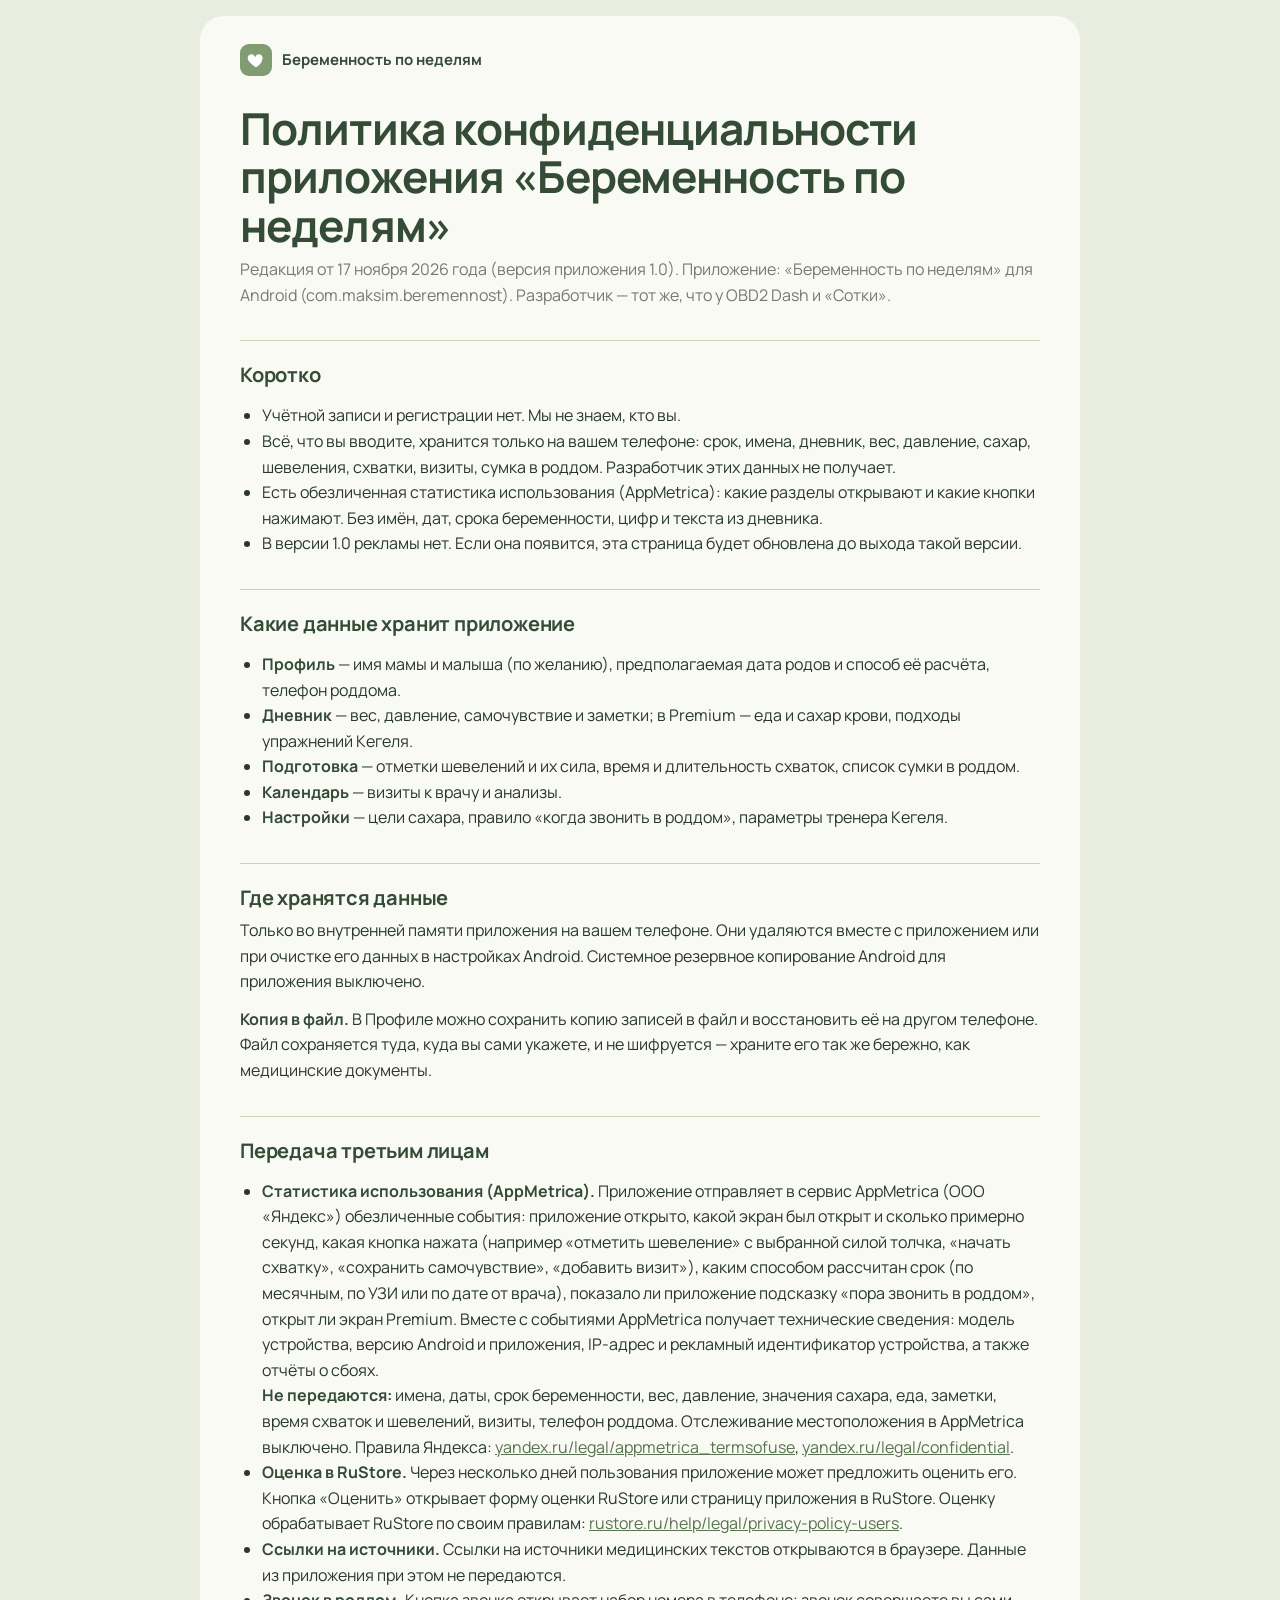
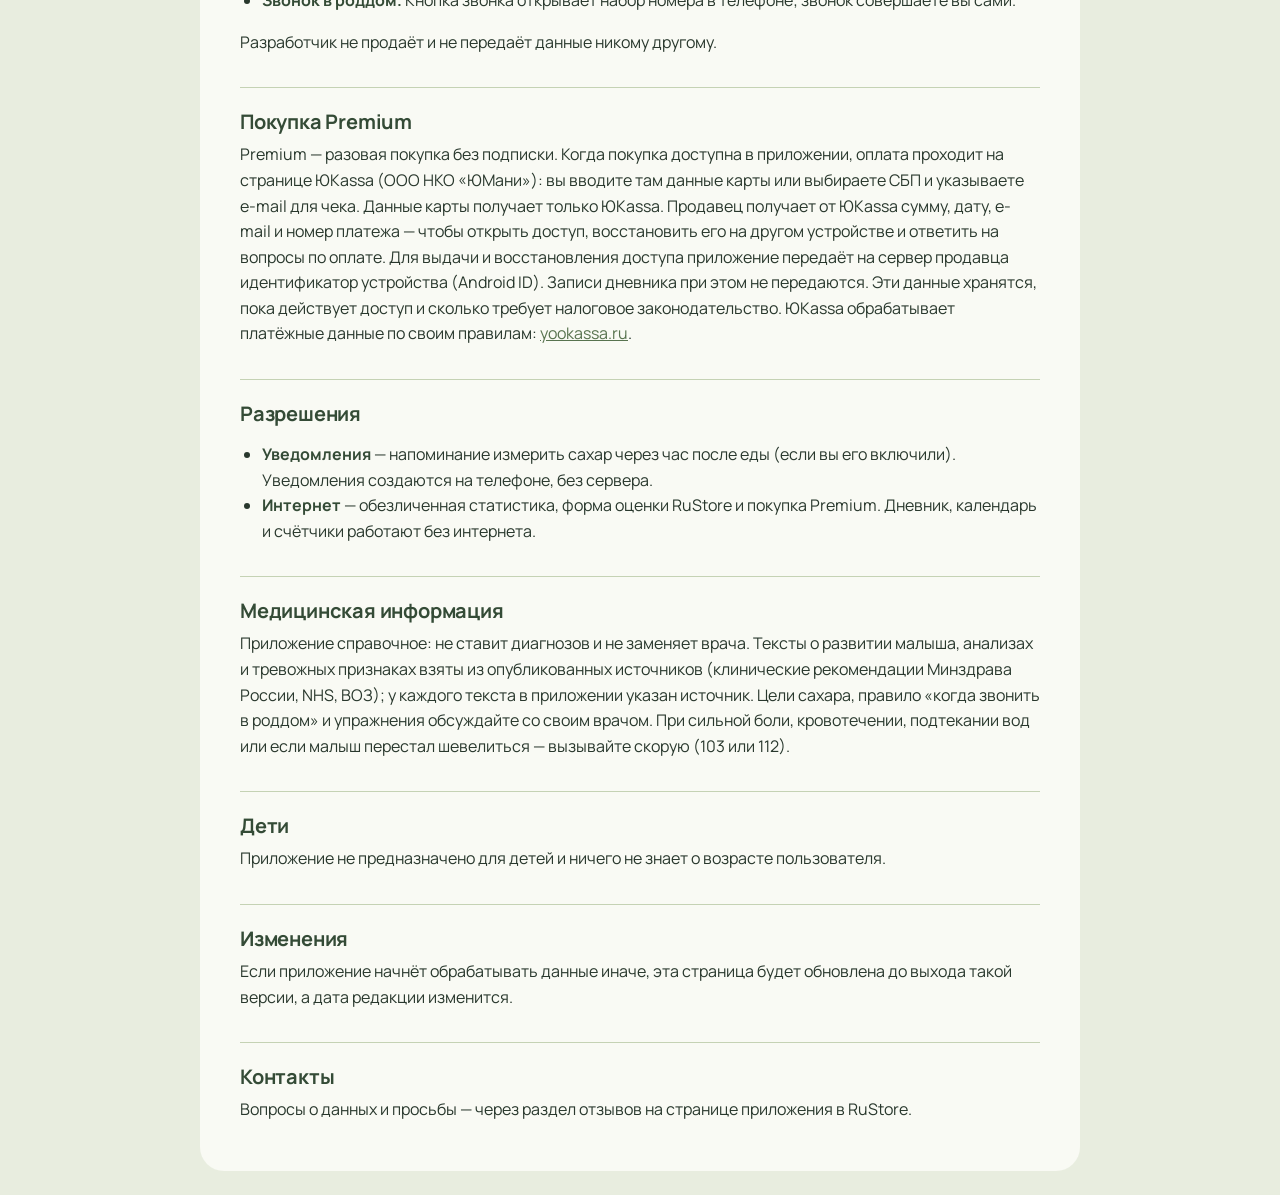
==== berem-privacy.html @ 3c36b6ea "Privacy policy: Беременность по неделям (app palette, light) Co-Authored-By: Claude Opus 5.5 <norepl" ====
<!doctype html>
<html lang="ru">
<head>
<meta charset="utf-8">
<meta name="viewport" content="width=device-width, initial-scale=1">
<title>Беременность по неделям — политика конфиденциальности</title>
<link rel="stylesheet" href="style.css">
<link rel="preconnect" href="https://fonts.googleapis.com"><link href="https://fonts.googleapis.com/css2?family=Manrope:wght@400;600;700;800&display=swap" rel="stylesheet">
<style>
/* Palette of the app «Беременность по неделям» («Тихая забота»), always light — overrides the shared dark site theme. */
:root, :root:not([data-theme="dark"]) {
  --bg: #E8EDDF; --surface: #F9FAF4; --surface-2: #C5D2B4; --ink: #29382D; --muted: #77796D; --dim: #77796D;
  --line: #C5D2B4; --ok: #58734F; --ok-soft: rgba(129, 155, 114, .15); --pro: #58734F; --pro-soft: #E9CDB9; --brand: #58734F; --brand-ink: #fff;
}
body { font-family: Manrope, system-ui, sans-serif; }
main.legal { background: #F9FAF4; border-radius: 24px; padding: 28px clamp(16px, 4vw, 40px) 36px; margin-top: 16px; margin-bottom: 24px; }
h1, h2, nav .brand { color: #344B36; }
nav .brand { gap: 10px; }
nav .brand::before { content: ""; width: 32px; height: 32px; border-radius: 9px; background: #819B72 url("data:image/svg+xml,%3Csvg xmlns='http://www.w3.org/2000/svg' viewBox='0 0 24 24'%3E%3Cpath fill='white' d='M12 21s-7-4.4-9.3-8.6C1 9.2 2.6 5.5 6 5.1c2-.2 3.4.8 4.2 2 .3.5.6 1 .8 1.5.2-.5.5-1 .8-1.5.8-1.2 2.2-2.2 4.2-2 3.4.4 5 4.1 3.3 7.3C19 16.6 12 21 12 21z'/%3E%3C/svg%3E") center / 20px no-repeat; }
.legal h2 { border-top: 1px solid #C5D2B4; padding-top: 22px; }
a { color: #58734F; }
b { color: #344B36; }
</style>
</head>
<body>
<main class="legal">
<nav>
  <a class="brand" href="berem-privacy.html">Беременность по неделям</a>
</nav>
<h1>Политика конфиденциальности приложения «Беременность по неделям»</h1>
<p class="muted">Редакция от 17 ноября 2026 года (версия приложения 1.0). Приложение: «Беременность по неделям» для Android (com.maksim.beremennost). Разработчик — тот же, что у OBD2 Dash и «Сотки».</p>

<h2>Коротко</h2>
<ul>
  <li>Учётной записи и регистрации нет. Мы не знаем, кто вы.</li>
  <li>Всё, что вы вводите, хранится только на вашем телефоне: срок, имена, дневник, вес, давление, сахар, шевеления, схватки, визиты, сумка в роддом. Разработчик этих данных не получает.</li>
  <li>Есть обезличенная статистика использования (AppMetrica): какие разделы открывают и какие кнопки нажимают. Без имён, дат, срока беременности, цифр и текста из дневника.</li>
  <li>В версии 1.0 рекламы нет. Если она появится, эта страница будет обновлена до выхода такой версии.</li>
</ul>

<h2>Какие данные хранит приложение</h2>
<ul>
  <li><b>Профиль</b> — имя мамы и малыша (по желанию), предполагаемая дата родов и способ её расчёта, телефон роддома.</li>
  <li><b>Дневник</b> — вес, давление, самочувствие и заметки; в Premium — еда и сахар крови, подходы упражнений Кегеля.</li>
  <li><b>Подготовка</b> — отметки шевелений и их сила, время и длительность схваток, список сумки в роддом.</li>
  <li><b>Календарь</b> — визиты к врачу и анализы.</li>
  <li><b>Настройки</b> — цели сахара, правило «когда звонить в роддом», параметры тренера Кегеля.</li>
</ul>

<h2>Где хранятся данные</h2>
<p>Только во внутренней памяти приложения на вашем телефоне. Они удаляются вместе с приложением или при очистке его данных в настройках Android. Системное резервное копирование Android для приложения выключено.</p>
<p><b>Копия в файл.</b> В Профиле можно сохранить копию записей в файл и восстановить её на другом телефоне. Файл сохраняется туда, куда вы сами укажете, и не шифруется — храните его так же бережно, как медицинские документы.</p>

<h2>Передача третьим лицам</h2>
<ul>
  <li><b>Статистика использования (AppMetrica).</b> Приложение отправляет в сервис AppMetrica (ООО «Яндекс») обезличенные события: приложение открыто, какой экран был открыт и сколько примерно секунд, какая кнопка нажата (например «отметить шевеление» с выбранной силой толчка, «начать схватку», «сохранить самочувствие», «добавить визит»), каким способом рассчитан срок (по месячным, по УЗИ или по дате от врача), показало ли приложение подсказку «пора звонить в роддом», открыт ли экран Premium. Вместе с событиями AppMetrica получает технические сведения: модель устройства, версию Android и приложения, IP-адрес и рекламный идентификатор устройства, а также отчёты о сбоях.<br>
  <b>Не передаются:</b> имена, даты, срок беременности, вес, давление, значения сахара, еда, заметки, время схваток и шевелений, визиты, телефон роддома. Отслеживание местоположения в AppMetrica выключено. Правила Яндекса: <a href="https://yandex.ru/legal/appmetrica_termsofuse/">yandex.ru/legal/appmetrica_termsofuse</a>, <a href="https://yandex.ru/legal/confidential/">yandex.ru/legal/confidential</a>.</li>
  <li><b>Оценка в RuStore.</b> Через несколько дней пользования приложение может предложить оценить его. Кнопка «Оценить» открывает форму оценки RuStore или страницу приложения в RuStore. Оценку обрабатывает RuStore по своим правилам: <a href="https://www.rustore.ru/help/legal/privacy-policy-users">rustore.ru/help/legal/privacy-policy-users</a>.</li>
  <li><b>Ссылки на источники.</b> Ссылки на источники медицинских текстов открываются в браузере. Данные из приложения при этом не передаются.</li>
  <li><b>Звонок в роддом.</b> Кнопка звонка открывает набор номера в телефоне; звонок совершаете вы сами.</li>
</ul>
<p>Разработчик не продаёт и не передаёт данные никому другому.</p>

<h2>Покупка Premium</h2>
<p>Premium — разовая покупка без подписки. Когда покупка доступна в приложении, оплата проходит на странице ЮKassa (ООО НКО «ЮМани»): вы вводите там данные карты или выбираете СБП и указываете e-mail для чека. Данные карты получает только ЮKassa. Продавец получает от ЮKassa сумму, дату, e-mail и номер платежа — чтобы открыть доступ, восстановить его на другом устройстве и ответить на вопросы по оплате. Для выдачи и восстановления доступа приложение передаёт на сервер продавца идентификатор устройства (Android ID). Записи дневника при этом не передаются. Эти данные хранятся, пока действует доступ и сколько требует налоговое законодательство. ЮKassa обрабатывает платёжные данные по своим правилам: <a href="https://yookassa.ru">yookassa.ru</a>.</p>

<h2>Разрешения</h2>
<ul>
  <li><b>Уведомления</b> — напоминание измерить сахар через час после еды (если вы его включили). Уведомления создаются на телефоне, без сервера.</li>
  <li><b>Интернет</b> — обезличенная статистика, форма оценки RuStore и покупка Premium. Дневник, календарь и счётчики работают без интернета.</li>
</ul>

<h2>Медицинская информация</h2>
<p>Приложение справочное: не ставит диагнозов и не заменяет врача. Тексты о развитии малыша, анализах и тревожных признаках взяты из опубликованных источников (клинические рекомендации Минздрава России, NHS, ВОЗ); у каждого текста в приложении указан источник. Цели сахара, правило «когда звонить в роддом» и упражнения обсуждайте со своим врачом. При сильной боли, кровотечении, подтекании вод или если малыш перестал шевелиться — вызывайте скорую (103 или 112).</p>

<h2>Дети</h2>
<p>Приложение не предназначено для детей и ничего не знает о возрасте пользователя.</p>

<h2>Изменения</h2>
<p>Если приложение начнёт обрабатывать данные иначе, эта страница будет обновлена до выхода такой версии, а дата редакции изменится.</p>

<h2>Контакты</h2>
<p>Вопросы о данных и просьбы — через раздел отзывов на странице приложения в RuStore.</p>
</main>
</body>
</html>
---- style.css ----
/* Same palette as the app: dark first, brand yellow (icon, main button, PRO), green for what's free. */
:root {
  --bg: #0b0c0e; --surface: #15171b; --surface-2: #1c1f24; --ink: #f4f5f7; --muted: #a9aeb6; --dim: #7c828c;
  --line: #2a2e35; --ok: #3ee6a8; --ok-soft: rgba(62, 230, 168, .12); --pro: #ffc72c; --pro-soft: rgba(255, 199, 44, .12);
  --brand: #ffc72c; --brand-ink: #15120a;
  --radius: 18px;
}
@media (prefers-color-scheme: light) {
  :root:not([data-theme="dark"]) {
    --bg: #f6f7f9; --surface: #ffffff; --surface-2: #f0f2f5; --ink: #15171b; --muted: #4f5560; --dim: #737a85;
    --line: #e2e5ea; --ok: #0d8a5f; --ok-soft: rgba(13, 138, 95, .10); --pro: #8a6200; --pro-soft: rgba(255, 199, 44, .18);
  }
}
* { box-sizing: border-box; }
html { -webkit-text-size-adjust: 100%; }
body { margin: 0; background: var(--bg); color: var(--ink); font: 16px/1.6 Inter, system-ui, -apple-system, "Segoe UI", Roboto, sans-serif; }
main { max-width: 880px; margin: 0 auto; padding: 24px 16px 64px; }
h1 { font-size: clamp(30px, 6vw, 44px); line-height: 1.1; letter-spacing: -.02em; margin: 0 0 8px; }
h2 { font-size: clamp(22px, 4vw, 28px); line-height: 1.2; letter-spacing: -.01em; margin: 48px 0 14px; }
h3 { margin: 0; }
p { margin: 0 0 12px; }
.muted { color: var(--muted); }
.dim { color: var(--dim); font-size: 14px; }
a { color: var(--ok); }
hr { border: 0; border-top: 1px solid var(--line); margin: 40px 0 24px; }
ul { padding-left: 22px; }

/* top bar */
nav { display: flex; flex-wrap: wrap; align-items: center; gap: 6px 18px; margin: 0 0 28px; font-size: 15px; }
nav a { color: var(--muted); text-decoration: none; }
nav a:hover { color: var(--ink); }
nav .brand { display: flex; align-items: center; gap: 10px; color: var(--ink); font-weight: 700; margin-right: auto; }
nav .brand img { width: 32px; height: 32px; border-radius: 9px; }

/* hero */
.hero .icon { width: 88px; height: 88px; border-radius: 22px; box-shadow: 0 10px 40px rgba(255, 199, 44, .25); }
.lead { font-size: clamp(17px, 2.6vw, 20px); color: var(--muted); max-width: 640px; }
.btn { display: inline-flex; align-items: center; justify-content: center; gap: 8px; min-height: 52px; padding: 0 24px; border-radius: 14px; font-weight: 700; text-decoration: none; font-size: 16px; }
.btn-ok { background: var(--brand); color: var(--brand-ink); }
.btn-ok:hover { filter: brightness(1.06); }
.btn-ghost { border: 1px solid var(--line); color: var(--ink); }
.btns { display: flex; flex-wrap: wrap; gap: 10px; margin-top: 18px; }

/* screenshots */
.shots { display: grid; grid-template-columns: repeat(4, 1fr); gap: 10px; margin-top: 28px; }
.shots img { width: 100%; height: auto; border-radius: 14px; border: 1px solid var(--line); display: block; }
@media (max-width: 640px) { .shots { grid-template-columns: repeat(2, 1fr); } }

/* cards */
.card { background: var(--surface); border: 1px solid var(--line); border-radius: var(--radius); padding: 20px; }
.check { list-style: none; padding: 0; margin: 0; display: grid; gap: 10px; }
.check li { position: relative; padding-left: 30px; }
.check li::before { content: ""; position: absolute; left: 0; top: 4px; width: 18px; height: 18px; border-radius: 6px; background: var(--ok-soft); }
.check li::after { content: ""; position: absolute; left: 6px; top: 7px; width: 5px; height: 9px; border: solid var(--ok); border-width: 0 2px 2px 0; transform: rotate(45deg); }
.check.pro li::before { background: var(--pro-soft); }
.check.pro li::after { border-color: var(--pro); }
.check li.key { font-weight: 600; }
.check li.soon { color: var(--dim); }
.check li.soon::after { border-color: var(--dim); }

/* the one paid thing */
.pro-card { background: linear-gradient(160deg, var(--pro-soft), transparent 60%), var(--surface); border: 1.5px solid var(--pro); border-radius: 22px; padding: 24px; }
.pro-head { display: flex; flex-wrap: wrap; align-items: center; gap: 14px; margin-bottom: 18px; }
.badge { display: inline-flex; align-items: center; justify-content: center; width: 56px; height: 56px; border-radius: 16px; background: var(--pro-soft); color: var(--pro); font-weight: 800; font-size: 15px; letter-spacing: .04em; }
.pro-title { font-size: 26px; font-weight: 800; color: var(--pro); line-height: 1.1; }
.price { font-size: 40px; font-weight: 800; letter-spacing: -.02em; line-height: 1; }
.pro-price { margin-left: auto; text-align: right; }
@media (max-width: 520px) { .pro-price { margin-left: 0; text-align: left; width: 100%; } }
.addon { display: flex; flex-wrap: wrap; align-items: center; gap: 14px; margin-top: 12px; }
.addon .plus { width: 48px; height: 48px; border-radius: 14px; background: var(--ok-soft); color: var(--ok); display: grid; place-items: center; font-size: 28px; font-weight: 600; flex: none; }
.addon .what { flex: 1; min-width: 200px; }
.addon .price { font-size: 30px; }

/* comparison */
table.cmp { border-collapse: separate; border-spacing: 0; width: 100%; background: var(--surface); border: 1px solid var(--line); border-radius: var(--radius); overflow: hidden; }
table.cmp th, table.cmp td { padding: 14px 12px; text-align: center; border-top: 1px solid var(--line); font-size: 15px; }
table.cmp tr:first-child th { border-top: 0; font-size: 17px; }
table.cmp th:first-child, table.cmp td:first-child { text-align: left; color: var(--muted); }
table.cmp .free { color: var(--ok); }
table.cmp .pro { color: var(--pro); font-weight: 600; }
table.cmp .no { color: var(--dim); }
@media (max-width: 520px) { table.cmp th, table.cmp td { padding: 12px 8px; font-size: 14px; } }

/* steps */
.steps { counter-reset: s; display: grid; gap: 12px; grid-template-columns: repeat(auto-fit, minmax(min(190px, 100%), 1fr)); list-style: none; padding: 0; margin: 0; }
.steps li { counter-increment: s; background: var(--surface); border: 1px solid var(--line); border-radius: var(--radius); padding: 18px; color: var(--muted); }
.steps li::before { content: counter(s); display: grid; place-items: center; width: 34px; height: 34px; border-radius: 10px; background: var(--ok-soft); color: var(--ok); font-weight: 800; margin-bottom: 10px; }
.steps b { display: block; margin-bottom: 4px; color: var(--ink); }

/* faq */
details { background: var(--surface); border: 1px solid var(--line); border-radius: 14px; padding: 0 18px; margin-bottom: 8px; }
summary { cursor: pointer; padding: 16px 0; font-weight: 600; list-style: none; display: flex; justify-content: space-between; gap: 12px; }
summary::-webkit-details-marker { display: none; }
summary::after { content: "+"; color: var(--muted); font-weight: 400; font-size: 20px; line-height: 1; }
details[open] summary::after { content: "–"; }
details p { color: var(--muted); padding-bottom: 14px; margin: 0; }

/* legal pages */
.legal h2 { font-size: 20px; margin: 32px 0 8px; }
.price-list { display: grid; gap: 10px; margin: 8px 0 12px; }
.price-list .card { display: flex; flex-wrap: wrap; gap: 6px 14px; align-items: baseline; padding: 16px 18px; }
.price-list .card b { font-size: 17px; }
.price-list .card .sum { margin-left: auto; font-weight: 800; font-size: 20px; }
table:not(.cmp) { border-collapse: collapse; width: 100%; }
table:not(.cmp) td { border-top: 1px solid var(--line); padding: 10px 8px 10px 0; vertical-align: top; }
table:not(.cmp) td:first-child { color: var(--muted); width: 38%; }
footer { color: var(--dim); font-size: 14px; }
footer p { margin: 0 0 6px; }
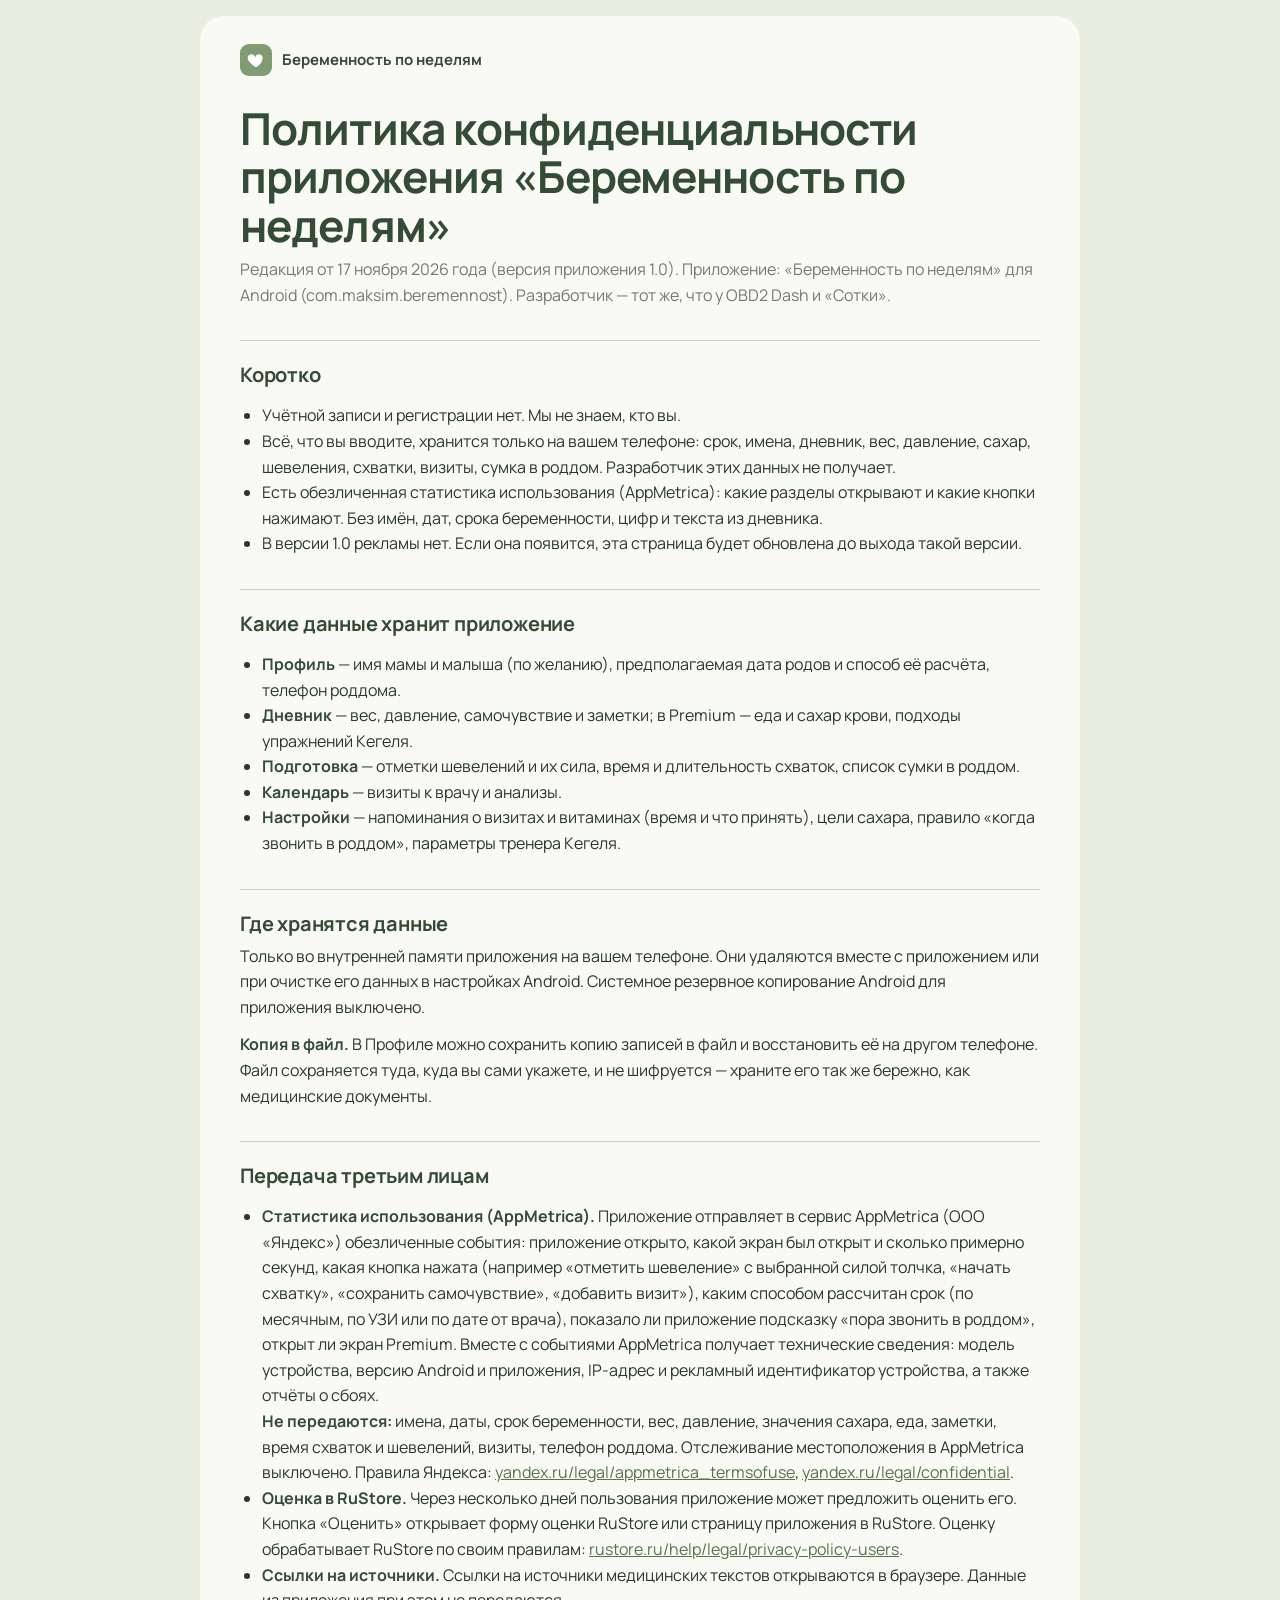
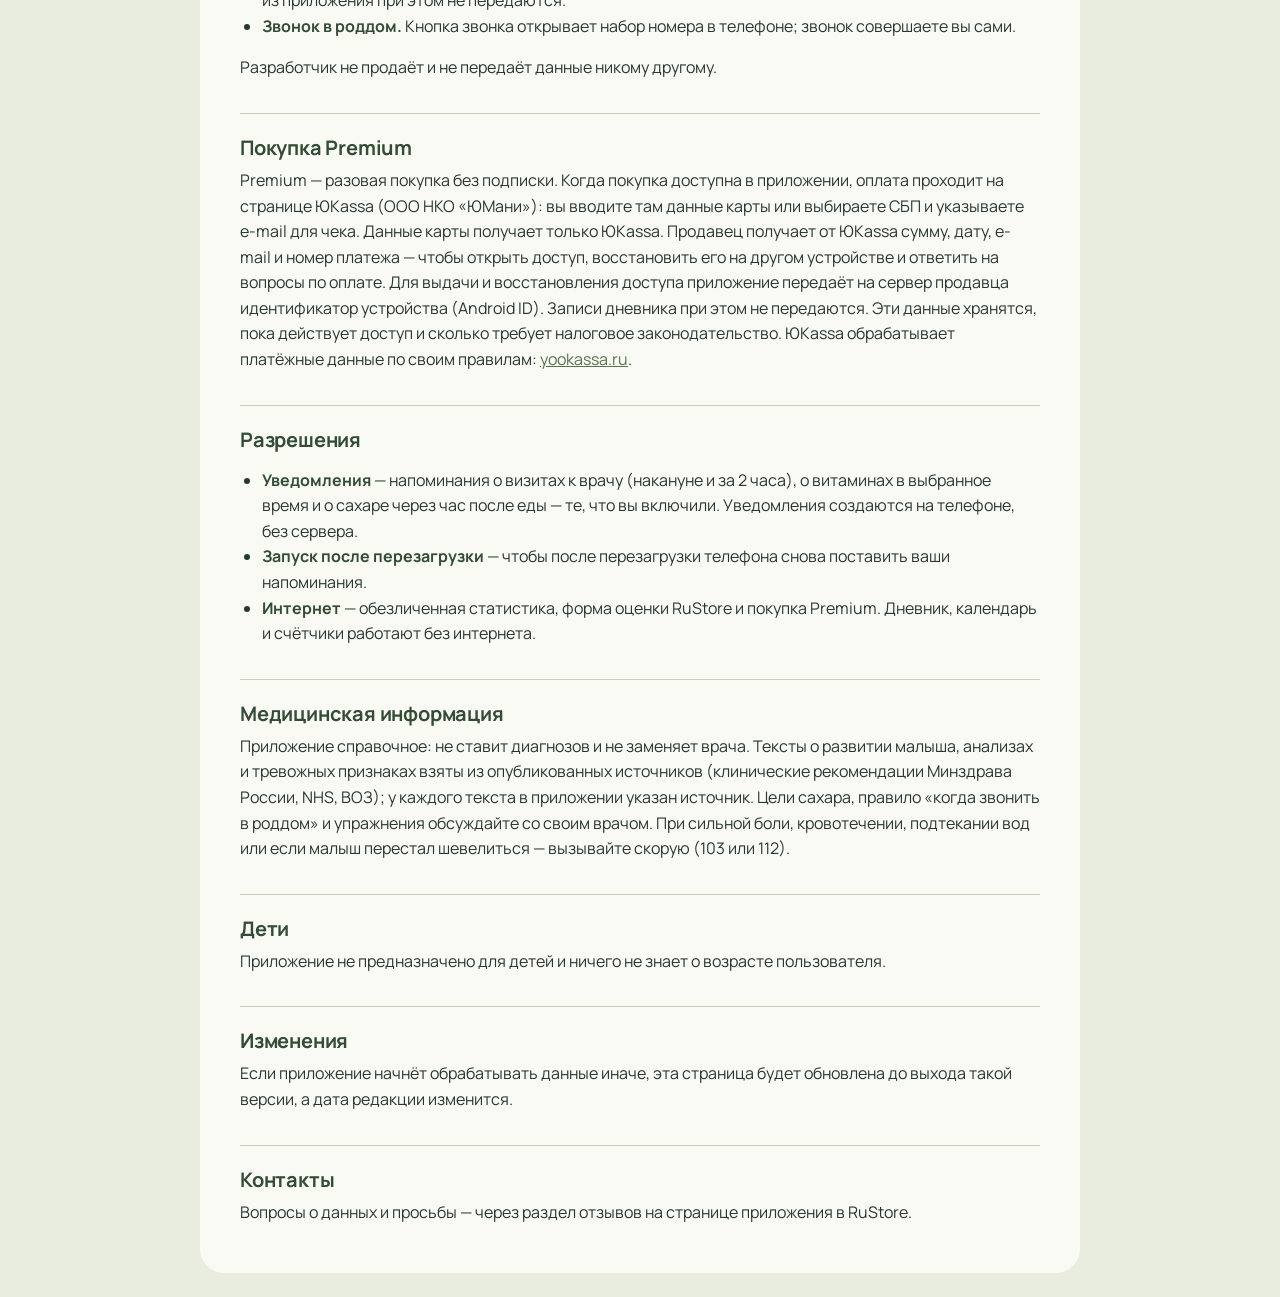
==== commit 4318d61d: "Privacy (berem): visit and vitamin reminders, boot permission Co-Authored-By: Claude Opus 5.5 <norep" ====
--- a/berem-privacy.html
+++ b/berem-privacy.html
@@ -44,7 +44,7 @@
   <li><b>Дневник</b> — вес, давление, самочувствие и заметки; в Premium — еда и сахар крови, подходы упражнений Кегеля.</li>
   <li><b>Подготовка</b> — отметки шевелений и их сила, время и длительность схваток, список сумки в роддом.</li>
   <li><b>Календарь</b> — визиты к врачу и анализы.</li>
-  <li><b>Настройки</b> — цели сахара, правило «когда звонить в роддом», параметры тренера Кегеля.</li>
+  <li><b>Настройки</b> — напоминания о визитах и витаминах (время и что принять), цели сахара, правило «когда звонить в роддом», параметры тренера Кегеля.</li>
 </ul>
 
 <h2>Где хранятся данные</h2>
@@ -66,7 +66,8 @@
 
 <h2>Разрешения</h2>
 <ul>
-  <li><b>Уведомления</b> — напоминание измерить сахар через час после еды (если вы его включили). Уведомления создаются на телефоне, без сервера.</li>
+  <li><b>Уведомления</b> — напоминания о визитах к врачу (накануне и за 2 часа), о витаминах в выбранное время и о сахаре через час после еды — те, что вы включили. Уведомления создаются на телефоне, без сервера.</li>
+  <li><b>Запуск после перезагрузки</b> — чтобы после перезагрузки телефона снова поставить ваши напоминания.</li>
   <li><b>Интернет</b> — обезличенная статистика, форма оценки RuStore и покупка Premium. Дневник, календарь и счётчики работают без интернета.</li>
 </ul>
 
